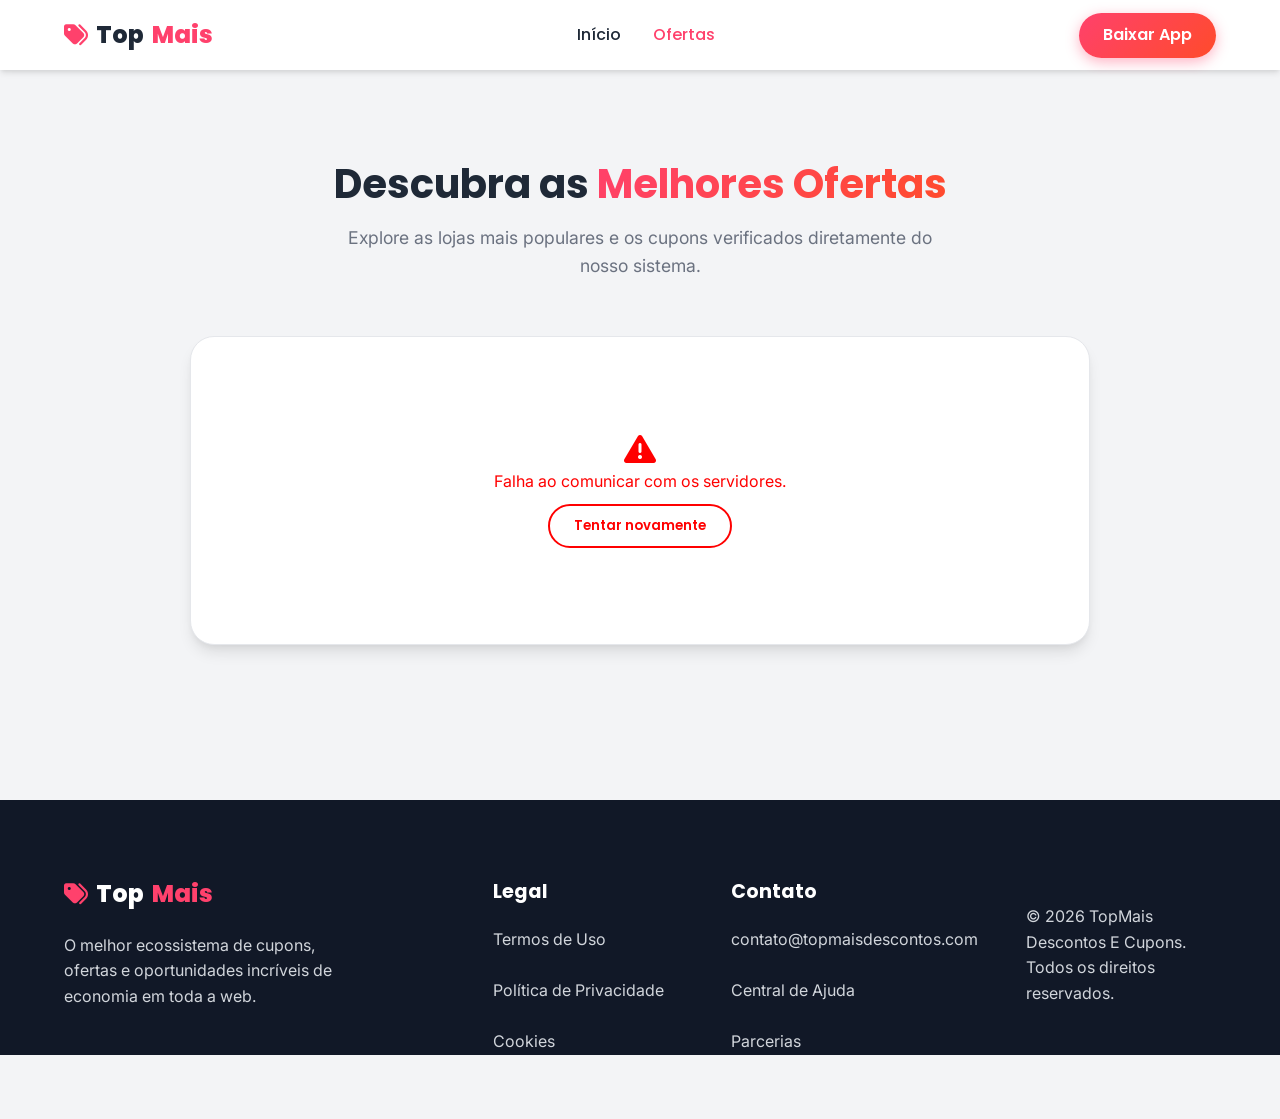
==== ofertas.html @ 38470d87 "Add files via upload" ====
<!DOCTYPE html>
<html lang="pt-BR">

<head>
    <meta charset="UTF-8">
    <meta name="viewport" content="width=device-width, initial-scale=1.0">
    <title>TopMais - Ofertas e Cupons</title>
    <meta name="description" content="Encontre os melhores descontos, cupons e ofertas no aplicativo TopMais.">
    <!-- Google Fonts -->
    <link rel="preconnect" href="https://fonts.googleapis.com">
    <link rel="preconnect" href="https://fonts.gstatic.com" crossorigin>
    <link
        href="https://fonts.googleapis.com/css2?family=Inter:wght@300;400;500;600;700&family=Poppins:wght@500;600;700;800&display=swap"
        rel="stylesheet">
    <!-- Font Awesome -->
    <link rel="stylesheet" href="https://cdnjs.cloudflare.com/ajax/libs/font-awesome/6.4.0/css/all.min.css">
    <!-- Custom CSS -->
    <link rel="stylesheet" href="css/style.css">
</head>

<body style="padding-top: 80px; background-color: var(--bg-secondary);">
    <!-- Navbar -->
    <nav class="navbar scrolled" id="navbar">
        <div class="container nav-content">
            <a href="index.html" class="logo">
                <i class="fa-solid fa-tags"></i> Top<span>Mais</span>
            </a>
            <ul class="nav-links">
                <li><a href="index.html">Início</a></li>
                <li><a href="ofertas.html" style="color: var(--primary);">Ofertas</a></li>
            </ul>
            <a href="index.html#download" class="btn btn-primary d-none-mobile">Baixar App</a>

            <button class="mobile-menu-btn" id="mobile-menu-btn" style="color: var(--text-dark);">
                <i class="fa-solid fa-bars"></i>
            </button>
        </div>
    </nav>

    <!-- Mobile Menu -->
    <div class="mobile-menu" id="mobile-menu">
        <div class="mobile-menu-header">
            <a href="index.html" class="logo"><i class="fa-solid fa-tags"></i> Top<span>Mais</span></a>
            <button class="close-menu" id="close-menu"><i class="fa-solid fa-xmark"></i></button>
        </div>
        <ul class="mobile-nav-links">
            <li><a href="index.html">Início</a></li>
            <li><a href="ofertas.html">Ofertas</a></li>
            <li><a href="index.html#download" class="btn btn-primary">Baixar Aplicativo</a></li>
        </ul>
    </div>

    <!-- Offers Section -->
    <section class="offers section bg-light" style="min-height: 80vh;">
        <div class="container">
            <div class="section-title">
                <h2>Descubra as <span>Melhores Ofertas</span></h2>
                <p>Explore as lojas mais populares e os cupons verificados diretamente do nosso sistema.</p>
            </div>

            <div class="app-simulation-container">
                <!-- Loader -->
                <div id="loading-spinner" style="text-align: center; padding: 4rem 0;">
                    <i class="fa-solid fa-spinner fa-spin fa-3x" style="color: var(--primary);"></i>
                    <p style="margin-top: 1rem; color: var(--text-muted);">Carregando as melhores ofertas do Firebase...
                    </p>
                </div>

                <div id="app-content-wrapper" style="display: none;">
                    <!-- Categories -->
                    <div class="categories-wrapper">
                        <div class="categories-scroll" id="categories-container">
                            <!-- Populated by Firebase -->
                        </div>
                    </div>

                    <!-- Brands -->
                    <div class="brands-section">
                        <div class="section-header">
                            <h3>Lojas em Destaque</h3>
                        </div>
                        <div class="brands-scroll" id="brands-container">
                            <!-- Populated by Firebase -->
                        </div>
                    </div>

                    <!-- Coupons -->
                    <div class="coupons-section">
                        <div class="section-header">
                            <h3>Cupons e Descontos</h3>
                        </div>
                        <!-- Filtro ativo msg se houver -->
                        <div id="active-filter-msg"
                            style="margin-bottom: 1rem; font-size: 0.9rem; color: var(--text-muted);"></div>

                        <div class="coupons-grid" id="coupons-container">
                            <!-- Populated by Firebase -->
                        </div>
                    </div>
                </div>
            </div>
        </div>
    </section>

    <!-- Footer -->
    <footer class="footer">
        <div class="container">
            <div class="footer-grid">
                <div class="footer-col brand-col">
                    <a href="index.html" class="logo footer-logo">
                        <i class="fa-solid fa-tags"></i> Top<span>Mais</span>
                    </a>
                    <p>O melhor ecossistema de cupons, ofertas e oportunidades incríveis de economia em toda a web.</p>
                </div>
                <div class="footer-col">
                    <h4>Legal</h4>
                    <ul style="list-style: none; padding: 0;">
                        <li style="margin-bottom: 0.8rem;"><a href="termos.html" style="color: inherit;">Termos de
                                Uso</a></li>
                        <li style="margin-bottom: 0.8rem;"><a href="privacidade.html" style="color: inherit;">Política
                                de Privacidade</a></li>
                        <li><a href="privacidade.html" style="color: inherit;">Cookies</a></li>
                    </ul>
                </div>
                <div class="footer-col">
                    <h4>Contato</h4>
                    <ul style="list-style: none; padding: 0;">
                        <li style="margin-bottom: 0.8rem;"><a href="mailto:contato@topmaisdescontos.com"
                                style="color: inherit;">contato@topmaisdescontos.com</a></li>
                        <li style="margin-bottom: 0.8rem;"><a href="#" style="color: inherit;">Central de Ajuda</a></li>
                        <li><a href="#" style="color: inherit;">Parcerias</a></li>
                    </ul>
                </div>
                <div class="footer-col">
                    <p style="margin-top: 1.5rem;">&copy; 2026 TopMais Descontos E Cupons. Todos os direitos reservados.
                    </p>
                </div>
            </div>
        </div>
    </footer>

    <!-- Removed Firebase SDK as we are using local JSON caching -->

    <!-- Custom JS -->
    <script src="js/ofertas.js"></script>
</body>

</html>
---- css/style.css ----
/* ----------------------------------------------------
   Variables and Reset
---------------------------------------------------- */
:root {
  /* Brand Colors */
  --primary: #FF416C;
  --primary-dark: #cc2b4f;
  --secondary: #FF4B2B;
  --accent: #FCA311;
  --success: #28A745;
  --gradient: linear-gradient(135deg, var(--primary) 0%, var(--secondary) 100%);

  /* Text and Backgrounds */
  --text-dark: #1F2937;
  --text-muted: #6B7280;
  --text-light: #F9FAFB;
  --bg-primary: #FFFFFF;
  --bg-secondary: #F3F4F6;
  --bg-tertiary: #E5E7EB;

  /* Fonts */
  --font-body: 'Inter', sans-serif;
  --font-heading: 'Poppins', sans-serif;

  /* Effects */
  --shadow-sm: 0 4px 6px -1px rgba(0, 0, 0, 0.1), 0 2px 4px -1px rgba(0, 0, 0, 0.06);
  --shadow-md: 0 10px 15px -3px rgba(0, 0, 0, 0.1), 0 4px 6px -2px rgba(0, 0, 0, 0.05);
  --shadow-lg: 0 20px 25px -5px rgba(0, 0, 0, 0.1), 0 10px 10px -5px rgba(0, 0, 0, 0.04);
  --border-radius-sm: 0.375rem;
  --border-radius-md: 0.5rem;
  --border-radius-lg: 1rem;
  --border-radius-xl: 1.5rem;
  --transition: all 0.3s ease;
}

* {
  margin: 0;
  padding: 0;
  box-sizing: border-box;
}

html {
  scroll-behavior: smooth;
}

body {
  font-family: var(--font-body);
  color: var(--text-dark);
  line-height: 1.6;
  overflow-x: hidden;
  background-color: var(--bg-primary);
}

a {
  text-decoration: none;
  color: inherit;
  transition: var(--transition);
}

ul {
  list-style: none;
}

img {
  max-width: 100%;
  height: auto;
  display: block;
}

/* ----------------------------------------------------
   Typography & Utilities
---------------------------------------------------- */
h1,
h2,
h3,
h4,
.logo {
  font-family: var(--font-heading);
  font-weight: 700;
  line-height: 1.2;
}

.container {
  width: 100%;
  max-width: 1200px;
  margin: 0 auto;
  padding: 0 1.5rem;
}

.section {
  padding: 5rem 0;
}

.section-title {
  text-align: center;
  margin-bottom: 3.5rem;
}

.section-title h2 {
  font-size: 2.5rem;
  margin-bottom: 1rem;
  color: var(--text-dark);
}

.section-title h2 span {
  color: var(--primary);
  background: var(--gradient);
  -webkit-background-clip: text;
  background-clip: text;
  -webkit-text-fill-color: transparent;
}

.section-title p {
  color: var(--text-muted);
  max-width: 600px;
  margin: 0 auto;
  font-size: 1.1rem;
}

.bg-light {
  background-color: var(--bg-secondary);
}

/* ----------------------------------------------------
   Buttons
---------------------------------------------------- */
.btn {
  display: inline-flex;
  align-items: center;
  justify-content: center;
  gap: 0.5rem;
  padding: 0.6rem 1.5rem;
  font-family: var(--font-heading);
  font-weight: 600;
  border-radius: 50px;
  cursor: pointer;
  border: none;
  transition: var(--transition);
  text-align: center;
}

.btn-primary {
  background: var(--gradient);
  color: white;
  box-shadow: 0 4px 14px rgba(255, 65, 108, 0.4);
}

.btn-primary:hover {
  transform: translateY(-2px);
  box-shadow: 0 6px 20px rgba(255, 65, 108, 0.6);
}

.btn-outline {
  border: 2px solid white;
  background: transparent;
  color: white;
}

.btn-outline:hover {
  background: white;
  color: var(--text-dark);
}

.btn-large {
  padding: 1rem 2rem;
  font-size: 1.1rem;
}

/* ----------------------------------------------------
   Navbar
---------------------------------------------------- */
.navbar {
  position: fixed;
  top: 0;
  left: 0;
  width: 100%;
  padding: 1rem 0;
  z-index: 100;
  transition: var(--transition);
  background: transparent;
}

.navbar.scrolled {
  background: rgba(255, 255, 255, 0.95);
  backdrop-filter: blur(10px);
  box-shadow: var(--shadow-sm);
  padding: 0.8rem 0;
}

.nav-content {
  display: flex;
  justify-content: space-between;
  align-items: center;
}

.logo {
  font-size: 1.5rem;
  font-weight: 800;
  display: flex;
  align-items: center;
  gap: 0.5rem;
  color: var(--text-dark);
}

.logo i {
  color: var(--primary);
}

.logo span {
  color: var(--primary);
}

.navbar:not(.scrolled) .logo {
  color: white;
}

.nav-links {
  display: flex;
  gap: 2rem;
}

.nav-links li a {
  font-weight: 500;
  color: white;
  font-family: var(--font-heading);
}

.navbar.scrolled .nav-links li a {
  color: var(--text-dark);
}

.nav-links li a:hover {
  color: var(--primary);
}

.mobile-menu-btn {
  display: none;
  font-size: 1.5rem;
  background: none;
  border: none;
  cursor: pointer;
  color: white;
}

.navbar.scrolled .mobile-menu-btn {
  color: var(--text-dark);
}

.d-none-mobile {
  display: flex;
}

/* Mobile Menu */
.mobile-menu {
  position: fixed;
  top: 0;
  right: -100%;
  width: 300px;
  height: 100vh;
  background-color: white;
  box-shadow: -5px 0 15px rgba(0, 0, 0, 0.1);
  padding: 2rem;
  z-index: 1000;
  transition: var(--transition);
  display: flex;
  flex-direction: column;
}

.mobile-menu.active {
  right: 0;
}

.mobile-menu-header {
  display: flex;
  justify-content: space-between;
  align-items: center;
  margin-bottom: 3rem;
}

.mobile-menu .logo {
  color: var(--text-dark);
}

.close-menu {
  font-size: 1.5rem;
  background: none;
  border: none;
  cursor: pointer;
  color: var(--text-dark);
}

.mobile-nav-links {
  display: flex;
  flex-direction: column;
  gap: 1.5rem;
}

.mobile-nav-links li a {
  font-family: var(--font-heading);
  font-size: 1.2rem;
  font-weight: 500;
  color: var(--text-dark);
}

.mobile-nav-links li .btn {
  margin-top: 1rem;
  width: 100%;
}

/* ----------------------------------------------------
   Hero
---------------------------------------------------- */
.hero {
  position: relative;
  min-height: 100vh;
  padding: 8rem 0 5rem;
  background: linear-gradient(135deg, #17172B 0%, #2A2A4A 100%);
  color: white;
  overflow: hidden;
  display: flex;
  align-items: center;
}

.hero-bg-shapes {
  position: absolute;
  top: 0;
  left: 0;
  width: 100%;
  height: 100%;
  overflow: hidden;
  z-index: 1;
}

.shape {
  position: absolute;
  border-radius: 50%;
  filter: blur(80px);
}

.shape-1 {
  width: 400px;
  height: 400px;
  background: rgba(255, 65, 108, 0.4);
  top: -100px;
  right: -50px;
}

.shape-2 {
  width: 300px;
  height: 300px;
  background: rgba(252, 163, 17, 0.3);
  bottom: 0;
  left: -100px;
}

.shape-3 {
  width: 250px;
  height: 250px;
  background: rgba(40, 167, 69, 0.3);
  top: 30%;
  left: 20%;
}

.hero-content {
  position: relative;
  z-index: 2;
  display: grid;
  grid-template-columns: 1.2fr 1fr;
  gap: 4rem;
  align-items: center;
}

.badge {
  display: inline-block;
  background: rgba(255, 255, 255, 0.1);
  padding: 0.5rem 1rem;
  border-radius: 50px;
  font-size: 0.9rem;
  font-weight: 500;
  margin-bottom: 1.5rem;
  border: 1px solid rgba(255, 255, 255, 0.2);
}

.hero-text h1 {
  font-size: 3.5rem;
  margin-bottom: 1.5rem;
}

.hero-text h1 span {
  background: var(--gradient);
  -webkit-background-clip: text;
  background-clip: text;
  -webkit-text-fill-color: transparent;
  display: inline-block;
}

.hero-text p {
  font-size: 1.15rem;
  color: rgba(255, 255, 255, 0.8);
  margin-bottom: 2rem;
  max-width: 500px;
}

.hero-buttons {
  display: flex;
  gap: 1rem;
  margin-bottom: 3rem;
}

.trusted-by p {
  font-size: 0.9rem;
  color: rgba(255, 255, 255, 0.6);
  margin-bottom: 0.8rem;
}

.brands-row {
  display: flex;
  flex-wrap: wrap;
  gap: 1.5rem;
  align-items: center;
}

.brands-row span {
  font-weight: 600;
  opacity: 0.8;
  font-family: var(--font-heading);
}

.brands-row .and-more {
  background: rgba(255, 255, 255, 0.2);
  padding: 0.3rem 0.8rem;
  border-radius: 20px;
  font-size: 0.8rem;
  opacity: 1;
}

/* Phone Mockup css */
.hero-image {
  position: relative;
  height: 600px;
  display: flex;
  justify-content: center;
  align-items: center;
}

.phone-mockup {
  position: relative;
  width: 280px;
  height: 580px;
  background: #fff;
  border-radius: 40px;
  box-shadow: 0 25px 50px -12px rgba(0, 0, 0, 0.5);
  border: 8px solid #333;
  overflow: hidden;
  z-index: 2;
  transform: rotate(-5deg) translateY(20px);
  animation: float 6s ease-in-out infinite;
}

@keyframes float {
  0% {
    transform: rotate(-5deg) translateY(20px);
  }

  50% {
    transform: rotate(-5deg) translateY(0px);
  }

  100% {
    transform: rotate(-5deg) translateY(20px);
  }
}

.phone-notch {
  position: absolute;
  top: 0;
  left: 50%;
  transform: translateX(-50%);
  width: 120px;
  height: 25px;
  background: #333;
  border-bottom-left-radius: 15px;
  border-bottom-right-radius: 15px;
  z-index: 10;
}

.phone-screen {
  padding: 2.5rem 1rem 1rem;
  height: 100%;
  background: #f8fafc;
  display: flex;
  flex-direction: column;
  gap: 1rem;
}

.app-header {
  display: flex;
  justify-content: space-between;
  align-items: center;
  color: #1e293b;
  font-weight: 600;
}

.app-avatar {
  width: 35px;
  height: 35px;
  border-radius: 50%;
  background: #e2e8f0;
  display: flex;
  align-items: center;
  justify-content: center;
  color: #64748b;
}

.app-search {
  background: white;
  padding: 0.8rem;
  border-radius: 10px;
  display: flex;
  align-items: center;
  gap: 0.5rem;
  color: #94a3b8;
  font-size: 0.85rem;
  box-shadow: 0 2px 5px rgba(0, 0, 0, 0.05);
}

.app-section-title {
  font-size: 0.9rem;
  font-weight: 700;
  color: #334155;
  margin-bottom: -0.5rem;
}

.app-brands {
  display: flex;
  justify-content: space-between;
}

.app-brand-circle {
  width: 50px;
  height: 50px;
  border-radius: 50%;
  background: white;
  box-shadow: 0 2px 5px rgba(0, 0, 0, 0.05);
}

.app-coupon-card {
  background: white;
  border-radius: 15px;
  padding: 1rem;
  display: flex;
  flex-direction: column;
  gap: 0.8rem;
  box-shadow: 0 4px 6px rgba(0, 0, 0, 0.05);
}

.app-coupon-shop {
  height: 30px;
  width: 80px;
  background: #e0f2fe;
  border-radius: 5px;
}

.app-coupon-title {
  font-weight: 700;
  color: #0f172a;
  font-size: 1.1rem;
}

.app-coupon-btn {
  background: var(--gradient);
  color: white;
  text-align: center;
  padding: 0.6rem;
  border-radius: 8px;
  font-size: 0.8rem;
  font-weight: 700;
}

/* Floating Badges */
.floating-badge {
  position: absolute;
  background: white;
  border-radius: 15px;
  padding: 0.8rem 1rem;
  display: flex;
  align-items: center;
  gap: 1rem;
  box-shadow: 0 10px 25px rgba(0, 0, 0, 0.15);
  z-index: 3;
}

.badge-icon {
  width: 40px;
  height: 40px;
  border-radius: 50%;
  display: flex;
  align-items: center;
  justify-content: center;
  font-size: 1.2rem;
}

.badge-text strong {
  display: block;
  color: var(--text-dark);
  font-size: 1rem;
  line-height: 1.2;
}

.badge-text span {
  font-size: 0.75rem;
  color: var(--text-muted);
}

.badge-1 {
  top: 15%;
  right: -20px;
  animation: float 5s ease-in-out infinite reverse;
}

.badge-1 .badge-icon {
  background: #e6f4ea;
  color: var(--success);
}

.badge-2 {
  bottom: 20%;
  left: -40px;
  animation: float 7s ease-in-out infinite;
}

.badge-2 .badge-icon {
  background: #fce4e4;
  color: var(--primary);
}

/* ----------------------------------------------------
   Features
---------------------------------------------------- */
.features-grid {
  display: grid;
  grid-template-columns: repeat(auto-fit, minmax(250px, 1fr));
  gap: 2rem;
}

.feature-card {
  background: white;
  padding: 2.5rem 1.5rem;
  border-radius: var(--border-radius-lg);
  box-shadow: var(--shadow-sm);
  transition: var(--transition);
  border: 1px solid var(--bg-tertiary);
}

.feature-card:hover {
  transform: translateY(-10px);
  box-shadow: var(--shadow-lg);
  border-color: rgba(255, 65, 108, 0.2);
}

.feature-icon {
  width: 60px;
  height: 60px;
  background: linear-gradient(135deg, rgba(255, 65, 108, 0.1) 0%, rgba(255, 75, 43, 0.1) 100%);
  color: var(--primary);
  border-radius: 15px;
  display: flex;
  align-items: center;
  justify-content: center;
  font-size: 1.8rem;
  margin-bottom: 1.5rem;
}

.feature-card h3 {
  font-size: 1.3rem;
  margin-bottom: 1rem;
  color: var(--text-dark);
}

.feature-card p {
  color: var(--text-muted);
}

/* ----------------------------------------------------
   How It Works
---------------------------------------------------- */
.how-it-works-content {
  display: grid;
  grid-template-columns: 1fr 1fr;
  gap: 4rem;
  align-items: center;
}

.how-it-works-text h2 {
  font-size: 2.5rem;
  margin-bottom: 2.5rem;
}

.steps {
  display: flex;
  flex-direction: column;
  gap: 2rem;
}

.step {
  display: flex;
  gap: 1.5rem;
}

.step-number {
  width: 50px;
  height: 50px;
  background: var(--gradient);
  color: white;
  border-radius: 50%;
  display: flex;
  align-items: center;
  justify-content: center;
  font-size: 1.5rem;
  font-weight: 700;
  flex-shrink: 0;
  box-shadow: var(--shadow-sm);
}

.step-info h3 {
  font-size: 1.3rem;
  margin-bottom: 0.5rem;
  color: var(--text-dark);
}

.step-info p {
  color: var(--text-muted);
}

.how-it-works-image {
  position: relative;
  display: flex;
  justify-content: center;
}

.circle-bg {
  position: absolute;
  width: 100%;
  aspect-ratio: 1/1;
  background: var(--gradient);
  opacity: 0.1;
  border-radius: 50%;
  top: 50%;
  left: 50%;
  transform: translate(-50%, -50%);
  z-index: 1;
}

/* ----------------------------------------------------
   Download Section
---------------------------------------------------- */
.download {
  background: linear-gradient(135deg, #FF416C 0%, #FF4B2B 100%);
  color: white;
}

.download-content {
  text-align: center;
  max-width: 800px;
  margin: 0 auto;
}

.download-content h2 {
  font-size: 3rem;
  margin-bottom: 1rem;
}

.download-content p {
  font-size: 1.2rem;
  margin-bottom: 2.5rem;
  opacity: 0.9;
}

.download-buttons {
  display: flex;
  justify-content: center;
  gap: 1.5rem;
  flex-wrap: wrap;
}

.store-btn {
  display: flex;
  align-items: center;
  background: #111;
  color: white;
  padding: 0.8rem 1.5rem;
  border-radius: 12px;
  gap: 1rem;
  transition: var(--transition);
}

.store-btn:hover {
  transform: translateY(-3px);
  box-shadow: 0 10px 20px rgba(0, 0, 0, 0.2);
}

.store-btn i {
  font-size: 2.2rem;
}

.store-info {
  display: flex;
  flex-direction: column;
  align-items: flex-start;
}

.store-info span {
  font-size: 0.7rem;
  text-transform: uppercase;
}

.store-info strong {
  font-size: 1.2rem;
  line-height: 1.1;
  font-family: var(--font-heading);
}

/* ----------------------------------------------------
   Footer
---------------------------------------------------- */
.footer {
  background-color: #111827;
  color: #D1D5DB;
  padding: 5rem 0 0;
}

.footer-grid {
  display: grid;
  grid-template-columns: 2fr 1fr 1fr 1fr;
  gap: 3rem;
  margin-bottom: 4rem;
}

.brand-col p {
  margin: 1.5rem 0;
  max-width: 300px;
}

.footer-logo {
  color: white !important;
}

.social-links {
  display: flex;
  gap: 1rem;
}

.social-links a {
  width: 40px;
  height: 40px;
  background: rgba(255, 255, 255, 0.1);
  display: flex;
  align-items: center;
  justify-content: center;
  border-radius: 50%;
  color: white;
  transition: var(--transition);
}

.social-links a:hover {
  background: var(--primary);
  transform: translateY(-3px);
}

.footer-col h4 {
  color: white;
  font-size: 1.2rem;
  margin-bottom: 1.5rem;
}

.footer-col ul {
  display: flex;
  flex-direction: column;
  gap: 0.8rem;
}

.footer-col ul li a:hover {
  color: var(--primary);
}

.footer-bottom {
  border-top: 1px solid rgba(255, 255, 255, 0.1);
  padding: 1.5rem 0;
  text-align: center;
  font-size: 0.9rem;
}

/* ----------------------------------------------------
   Offers Section (App Simulation)
---------------------------------------------------- */
.app-simulation-container {
  max-width: 900px;
  margin: 0 auto;
  background: white;
  border-radius: var(--border-radius-xl);
  padding: 2rem;
  box-shadow: var(--shadow-md);
  border: 1px solid var(--bg-tertiary);
}

.categories-wrapper {
  margin-bottom: 2rem;
}

.categories-scroll {
  display: flex;
  gap: 1rem;
  overflow-x: auto;
  padding-bottom: 0.5rem;
  scrollbar-width: none;
  /* Firefox */
}

.categories-scroll::-webkit-scrollbar {
  display: none;
  /* Chrome/Safari */
}

.category-pill {
  padding: 0.6rem 1.2rem;
  background: var(--bg-secondary);
  border-radius: 50px;
  font-size: 0.9rem;
  font-weight: 500;
  white-space: nowrap;
  cursor: pointer;
  transition: var(--transition);
  color: var(--text-muted);
  border: 1px solid transparent;
}

.category-pill:hover {
  background: var(--bg-tertiary);
}

.category-pill.active {
  background: var(--gradient);
  color: white;
  box-shadow: 0 4px 10px rgba(255, 65, 108, 0.3);
}

.section-header {
  margin-bottom: 1.5rem;
  display: flex;
  justify-content: space-between;
  align-items: center;
}

.section-header h3 {
  font-size: 1.2rem;
  color: var(--text-dark);
}

.brands-section {
  margin-bottom: 3rem;
}

.brands-scroll {
  display: flex;
  gap: 1.5rem;
  overflow-x: auto;
  padding: 0.5rem 0.5rem 1rem 0.5rem;
  margin: -0.5rem;
  scrollbar-width: thin;
  scrollbar-color: var(--bg-tertiary) transparent;
}

.brands-scroll::-webkit-scrollbar {
  height: 6px;
}

.brands-scroll::-webkit-scrollbar-track {
  background: transparent;
}

.brands-scroll::-webkit-scrollbar-thumb {
  background-color: var(--bg-tertiary);
  border-radius: 20px;
}

.brand-card {
  width: 80px;
  flex-shrink: 0;
  display: flex;
  flex-direction: column;
  align-items: center;
  gap: 0.5rem;
  cursor: pointer;
  transition: var(--transition);
}

.brand-card:hover {
  transform: translateY(-5px);
}

.brand-logo-container {
  width: 70px;
  height: 70px;
  border-radius: 50%;
  background: white;
  box-shadow: var(--shadow-sm);
  display: flex;
  align-items: center;
  justify-content: center;
  overflow: hidden;
  border: 1px solid var(--bg-tertiary);
}

.brand-card span {
  font-size: 0.8rem;
  font-weight: 500;
  color: var(--text-dark);
  text-align: center;
  width: 100%;
  white-space: nowrap;
  overflow: hidden;
  text-overflow: ellipsis;
}

.coupons-grid {
  display: grid;
  grid-template-columns: repeat(auto-fill, minmax(280px, 1fr));
  gap: 1.5rem;
}

.coupon-item {
  background: white;
  border-radius: var(--border-radius-lg);
  padding: 1.5rem;
  box-shadow: var(--shadow-sm);
  border: 1px solid var(--bg-tertiary);
  transition: var(--transition);
  display: flex;
  flex-direction: column;
  gap: 1rem;
}

.coupon-item:hover {
  transform: translateY(-5px);
  box-shadow: var(--shadow-md);
  border-color: rgba(255, 65, 108, 0.2);
}

.coupon-header {
  display: flex;
  justify-content: space-between;
  align-items: flex-start;
}

.coupon-brand-logo {
  width: 50px;
  height: 50px;
  border-radius: 10px;
  background: var(--bg-secondary);
  display: flex;
  align-items: center;
  justify-content: center;
  border: 1px solid var(--bg-tertiary);
}

.coupon-badge {
  background: #e6f4ea;
  color: var(--success);
  padding: 0.3rem 0.6rem;
  border-radius: 5px;
  font-size: 0.75rem;
  font-weight: 600;
}

.coupon-title {
  font-size: 1.1rem;
  font-weight: 600;
  color: var(--text-dark);
  line-height: 1.4;
}

.coupon-desc {
  font-size: 0.85rem;
  color: var(--text-muted);
}

.coupon-footer {
  margin-top: auto;
  padding-top: 1rem;
  border-top: 1px dashed var(--bg-tertiary);
  display: flex;
  align-items: center;
  justify-content: space-between;
}

.coupon-type {
  font-size: 0.8rem;
  font-weight: 600;
  display: flex;
  align-items: center;
  gap: 0.4rem;
}

.type-code {
  color: var(--primary);
}

.type-offer {
  color: var(--accent);
}

.coupon-action-btn {
  background: var(--bg-secondary);
  color: var(--text-dark);
  border: none;
  padding: 0.5rem 1rem;
  border-radius: 8px;
  font-weight: 600;
  font-size: 0.85rem;
  cursor: pointer;
  transition: var(--transition);
}

.coupon-item:hover .coupon-action-btn {
  background: var(--gradient);
  color: white;
}

/* ----------------------------------------------------
   Media Queries
---------------------------------------------------- */
@media (max-width: 992px) {
  .hero-content {
    grid-template-columns: 1fr;
    text-align: center;
  }

  .hero-text {
    margin: 0 auto;
  }

  .hero-buttons {
    justify-content: center;
  }

  .brands-row {
    justify-content: center;
  }

  .how-it-works-content {
    grid-template-columns: 1fr;
  }

  .how-it-works-text h2 {
    text-align: center;
  }

  .how-it-works-image {
    margin-top: 3rem;
  }

  .footer-grid {
    grid-template-columns: 1fr 1fr;
  }
}

@media (max-width: 768px) {
  .hero-text h1 {
    font-size: 2.8rem;
  }

  .nav-links,
  .d-none-mobile {
    display: none;
  }

  .mobile-menu-btn {
    display: block;
  }

  .footer-grid {
    grid-template-columns: 1fr;
  }

  .section-title h2 {
    font-size: 2rem;
  }

  .hero-buttons {
    flex-direction: column;
  }

  .hero-image {
    display: none;
    /* Hide phone mockup on mobile to save space */
  }
}
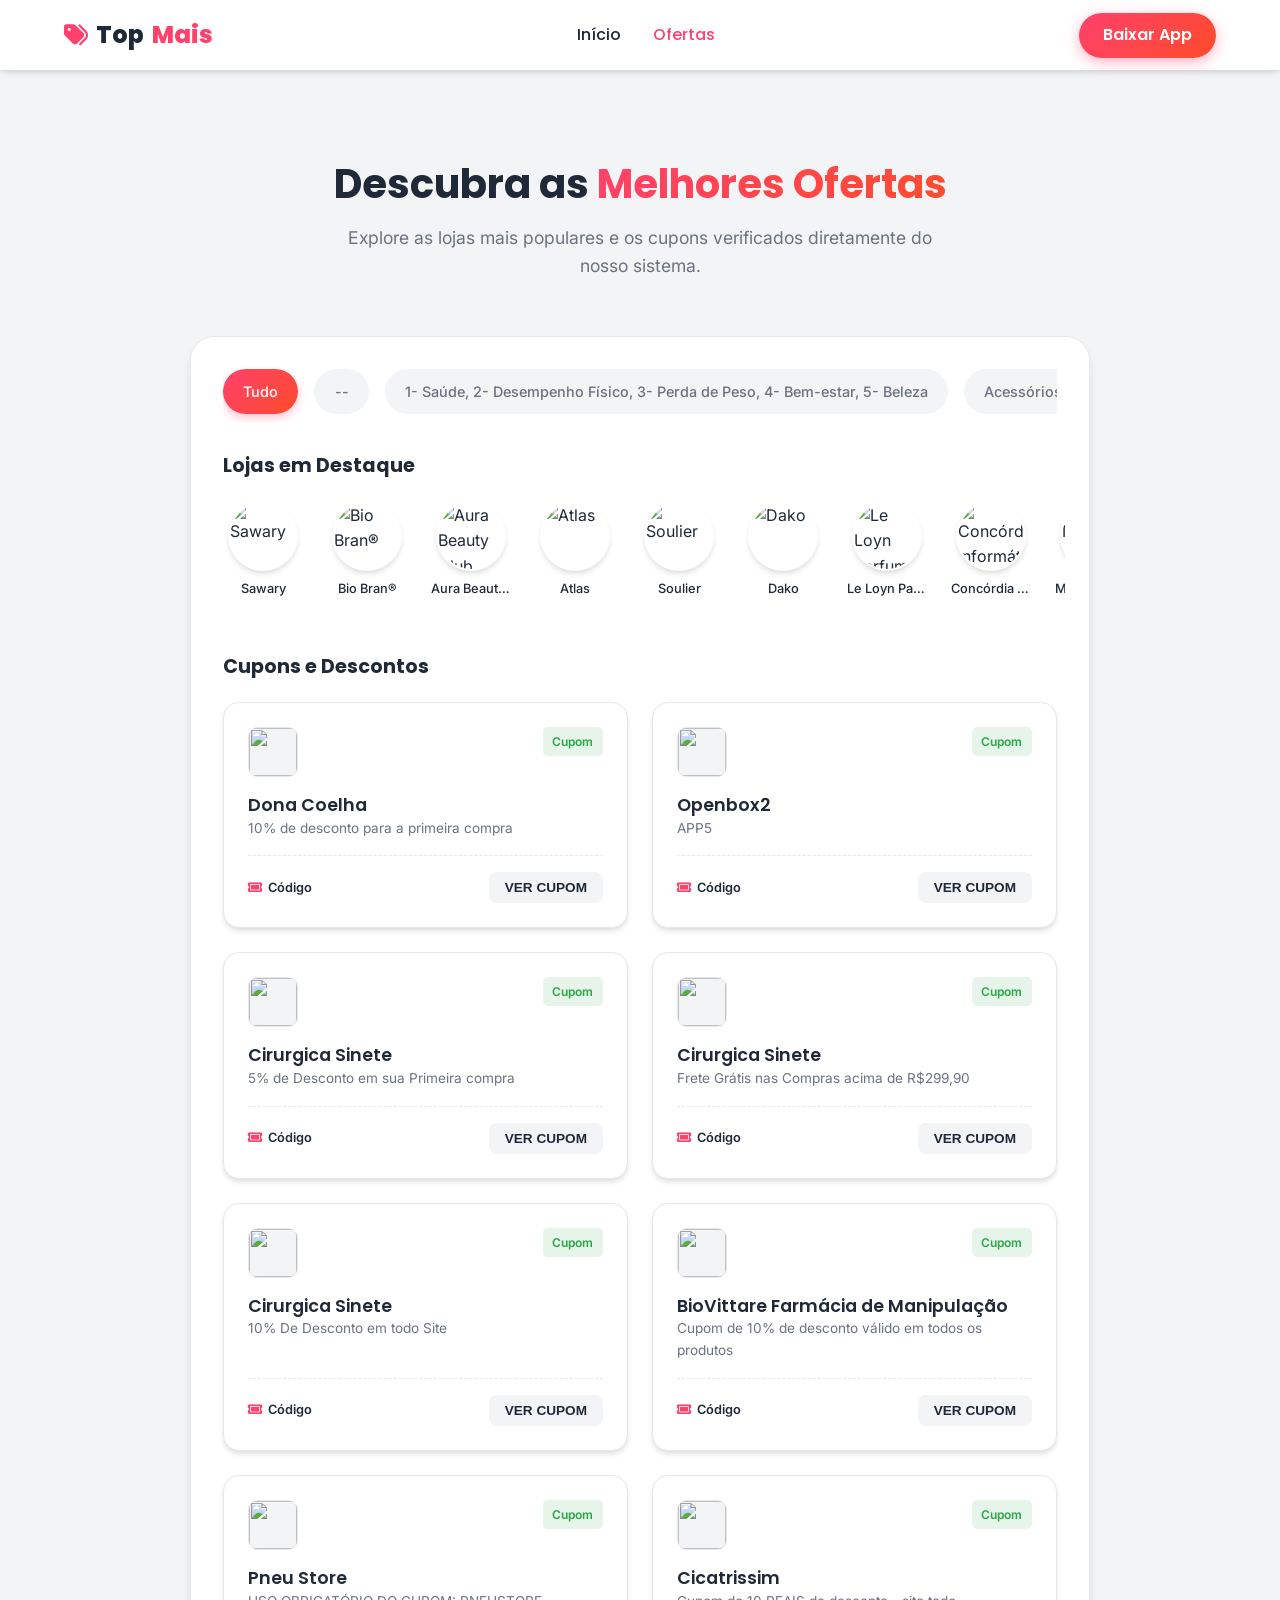
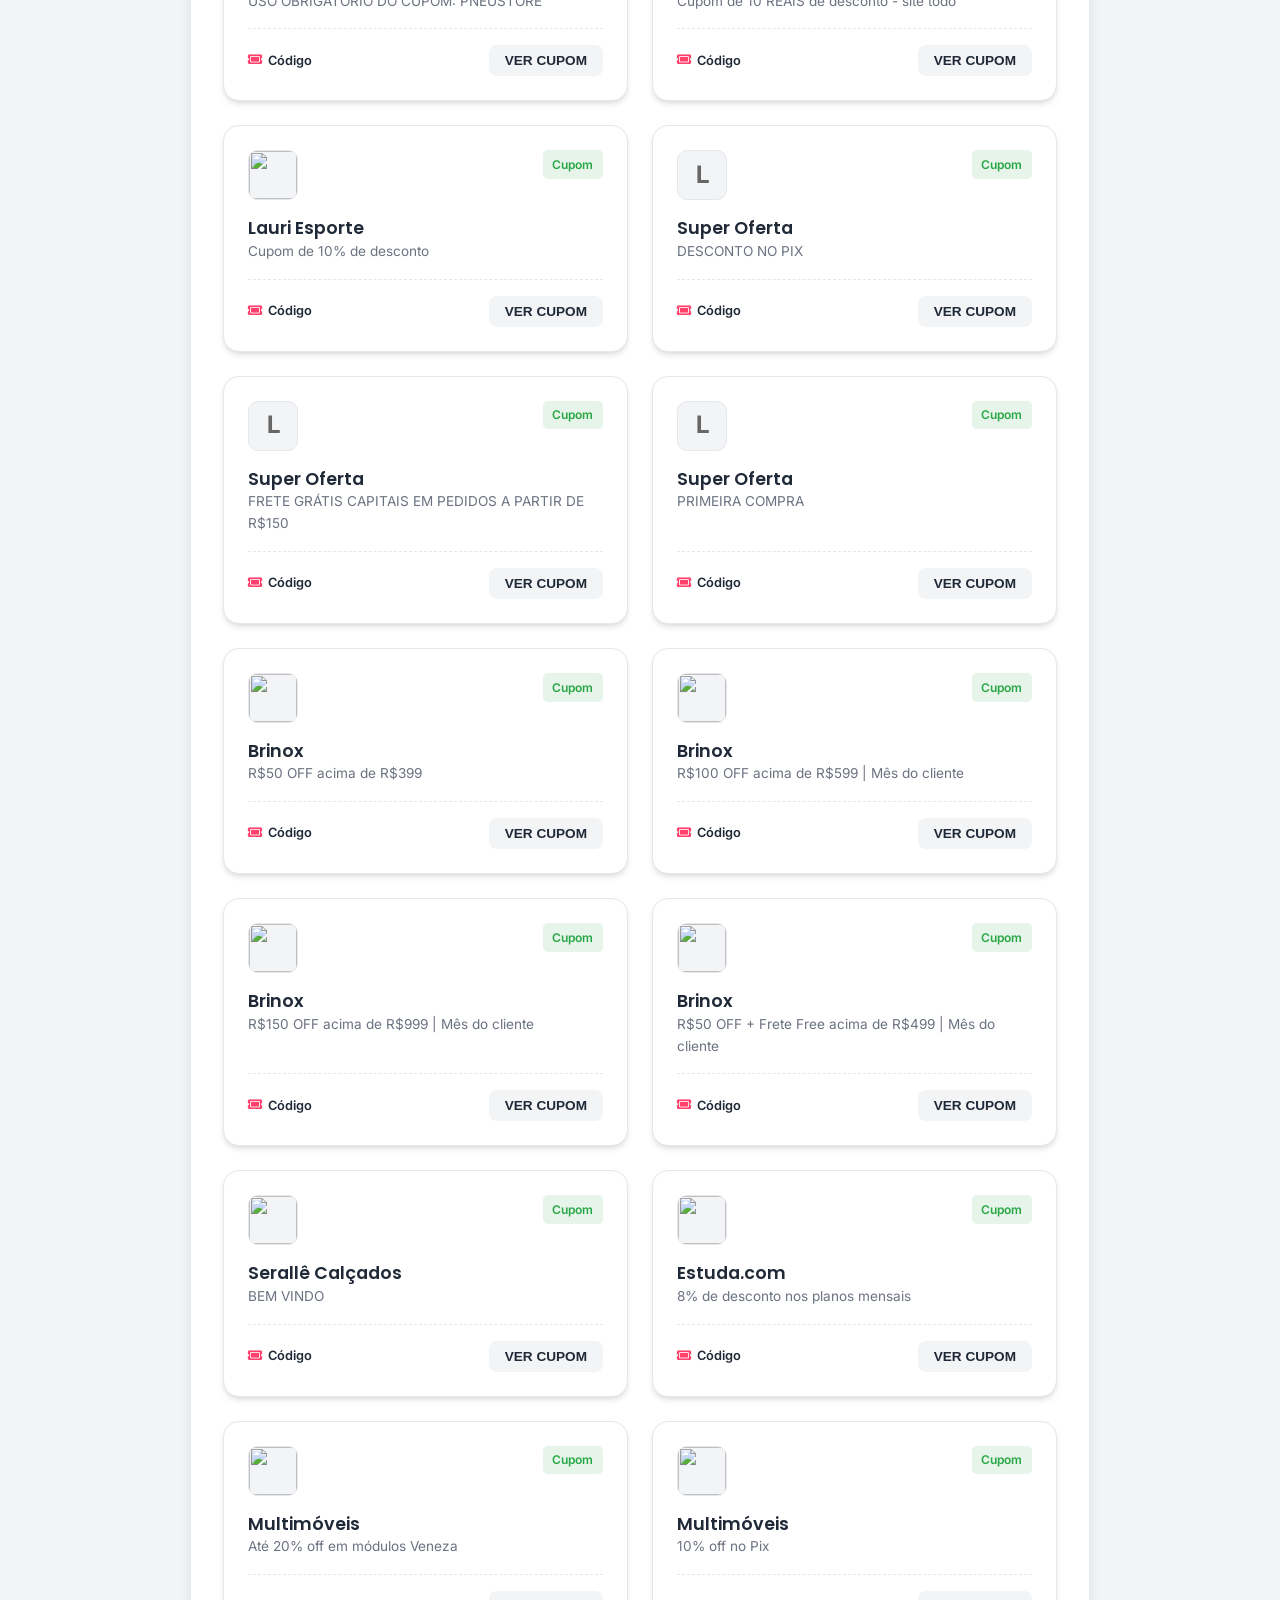
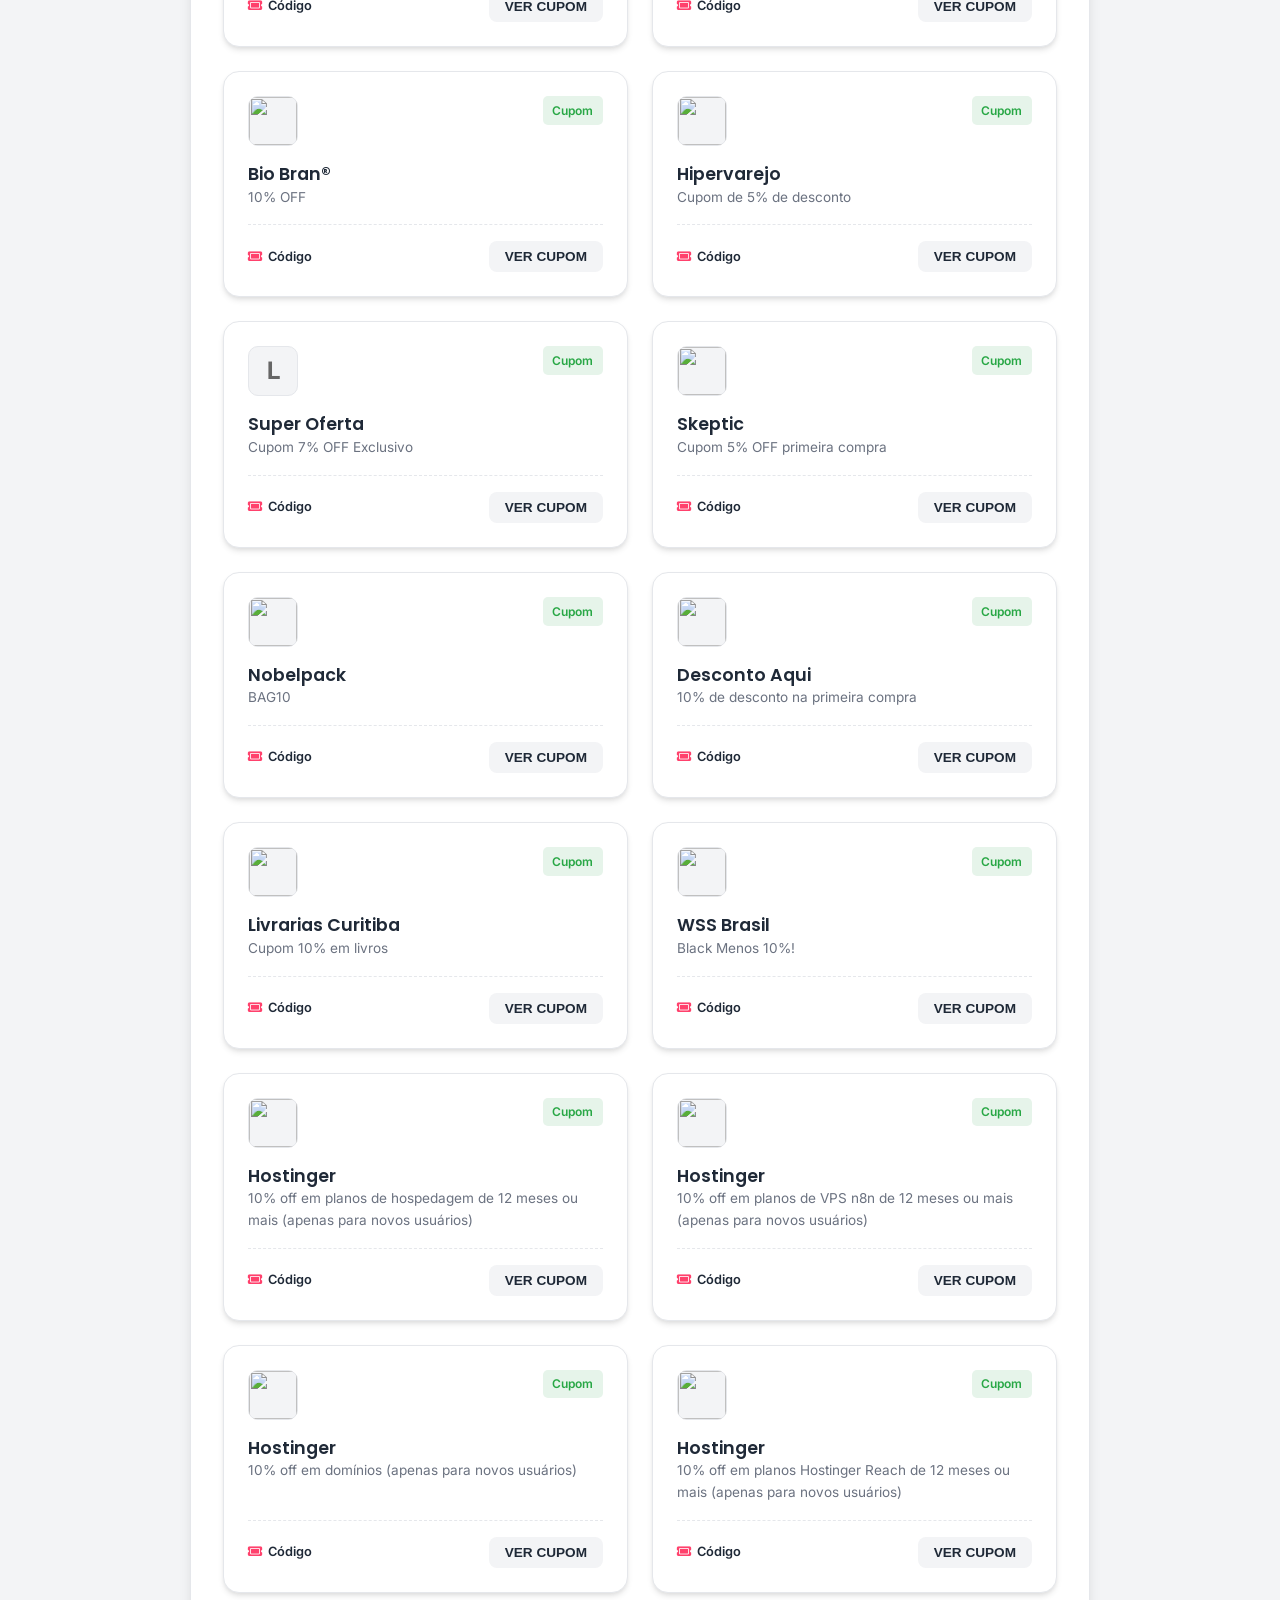
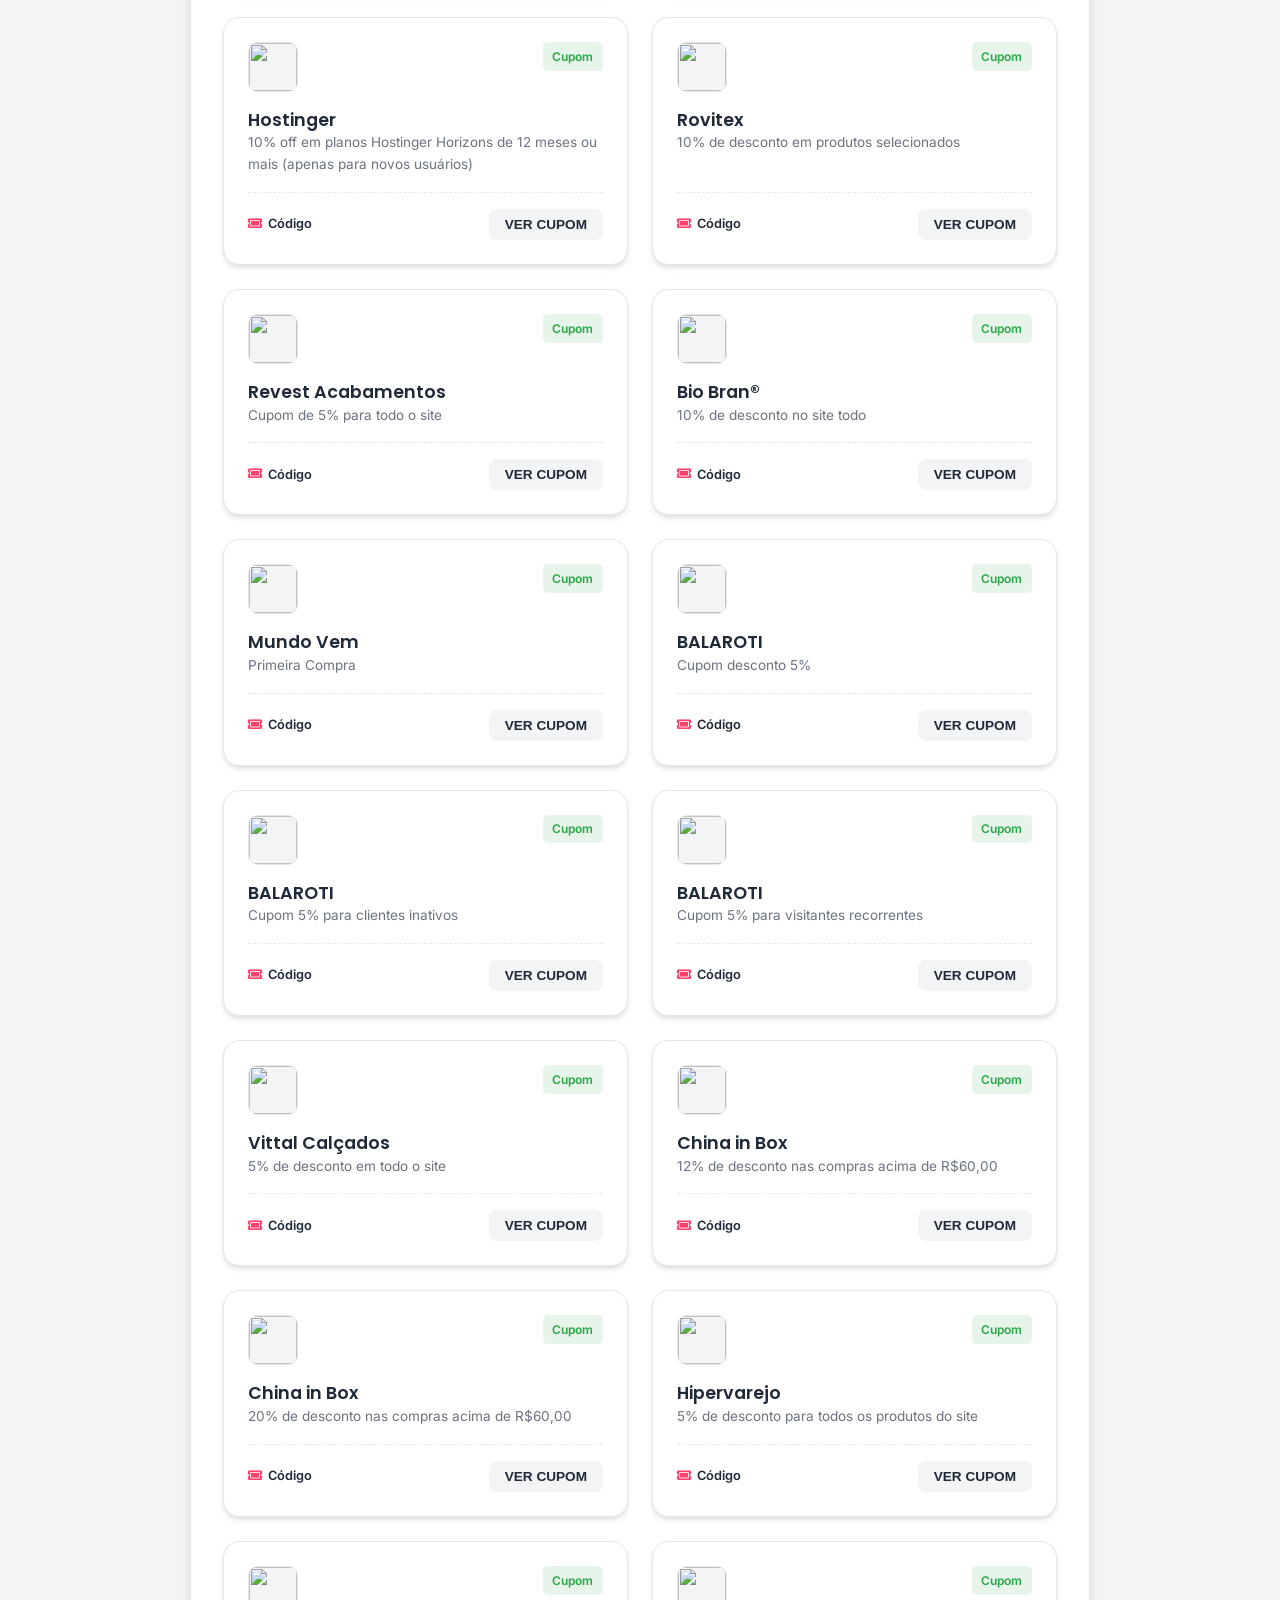
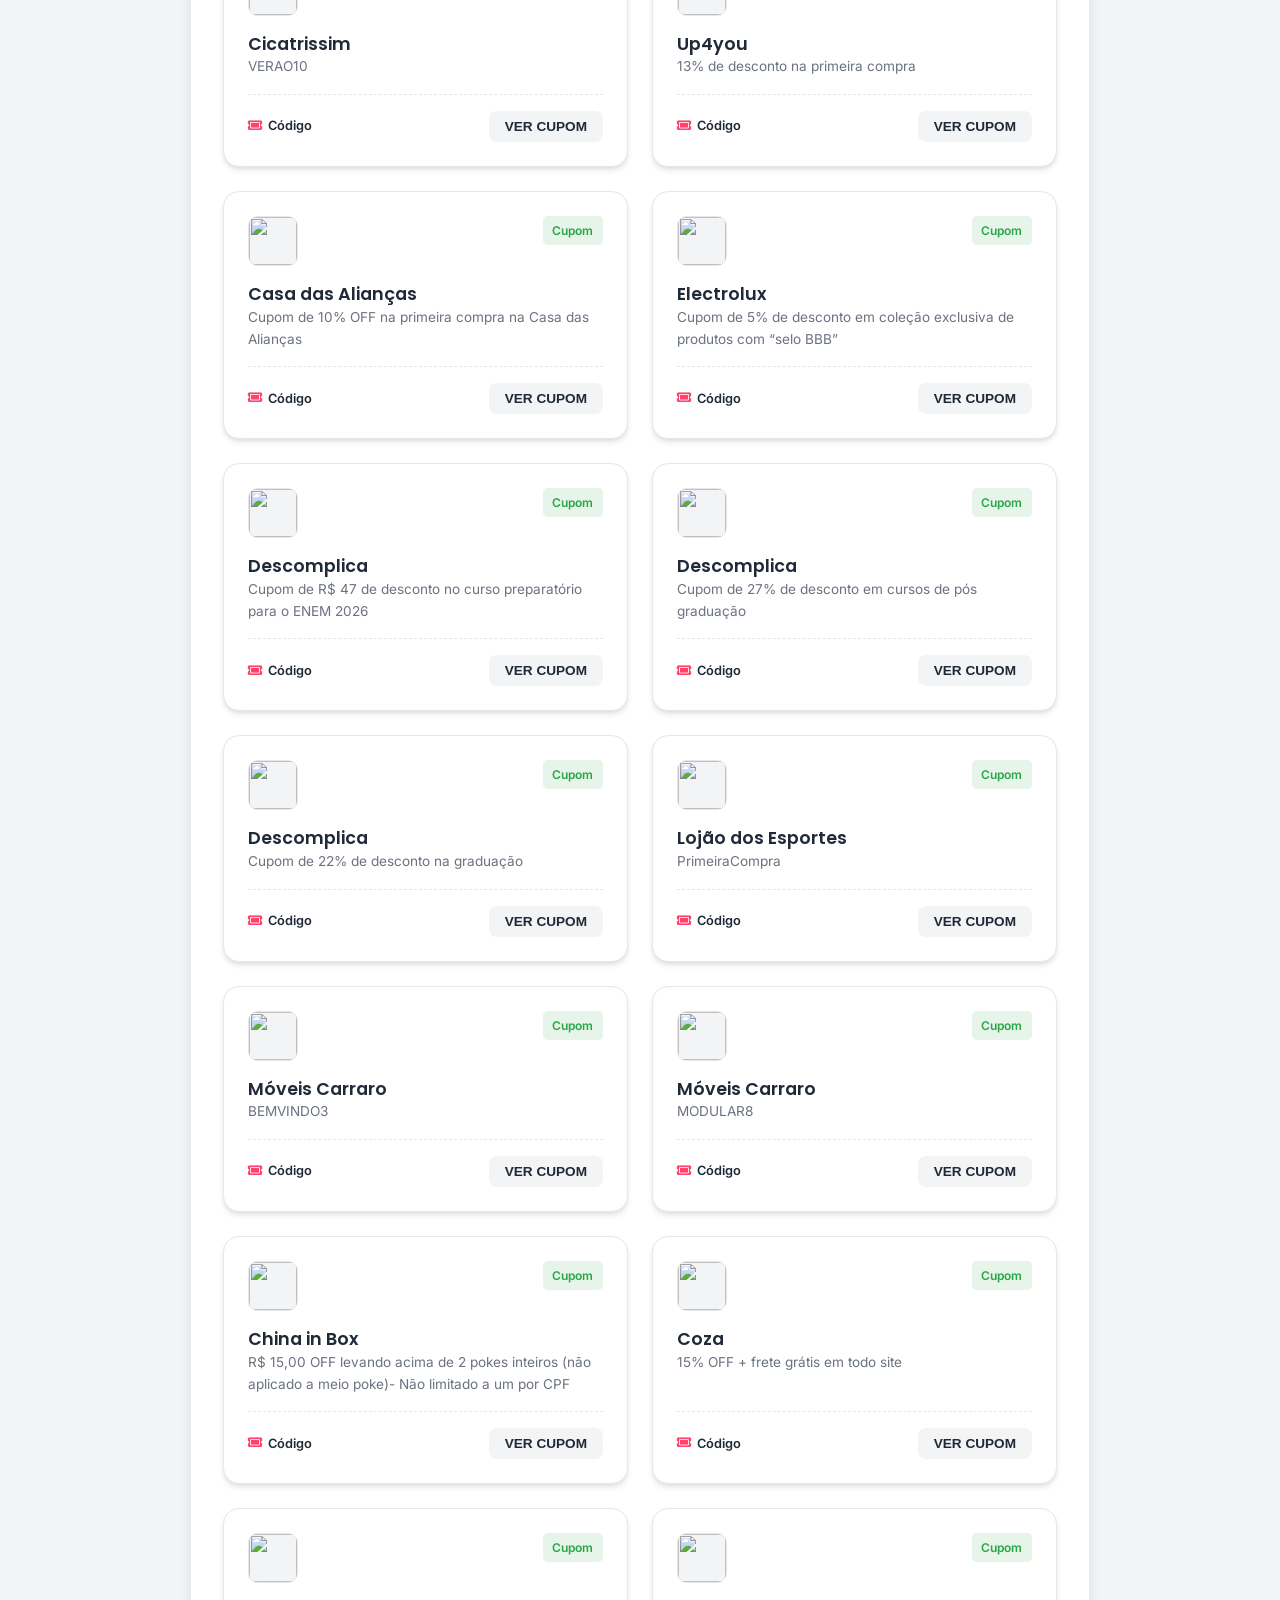
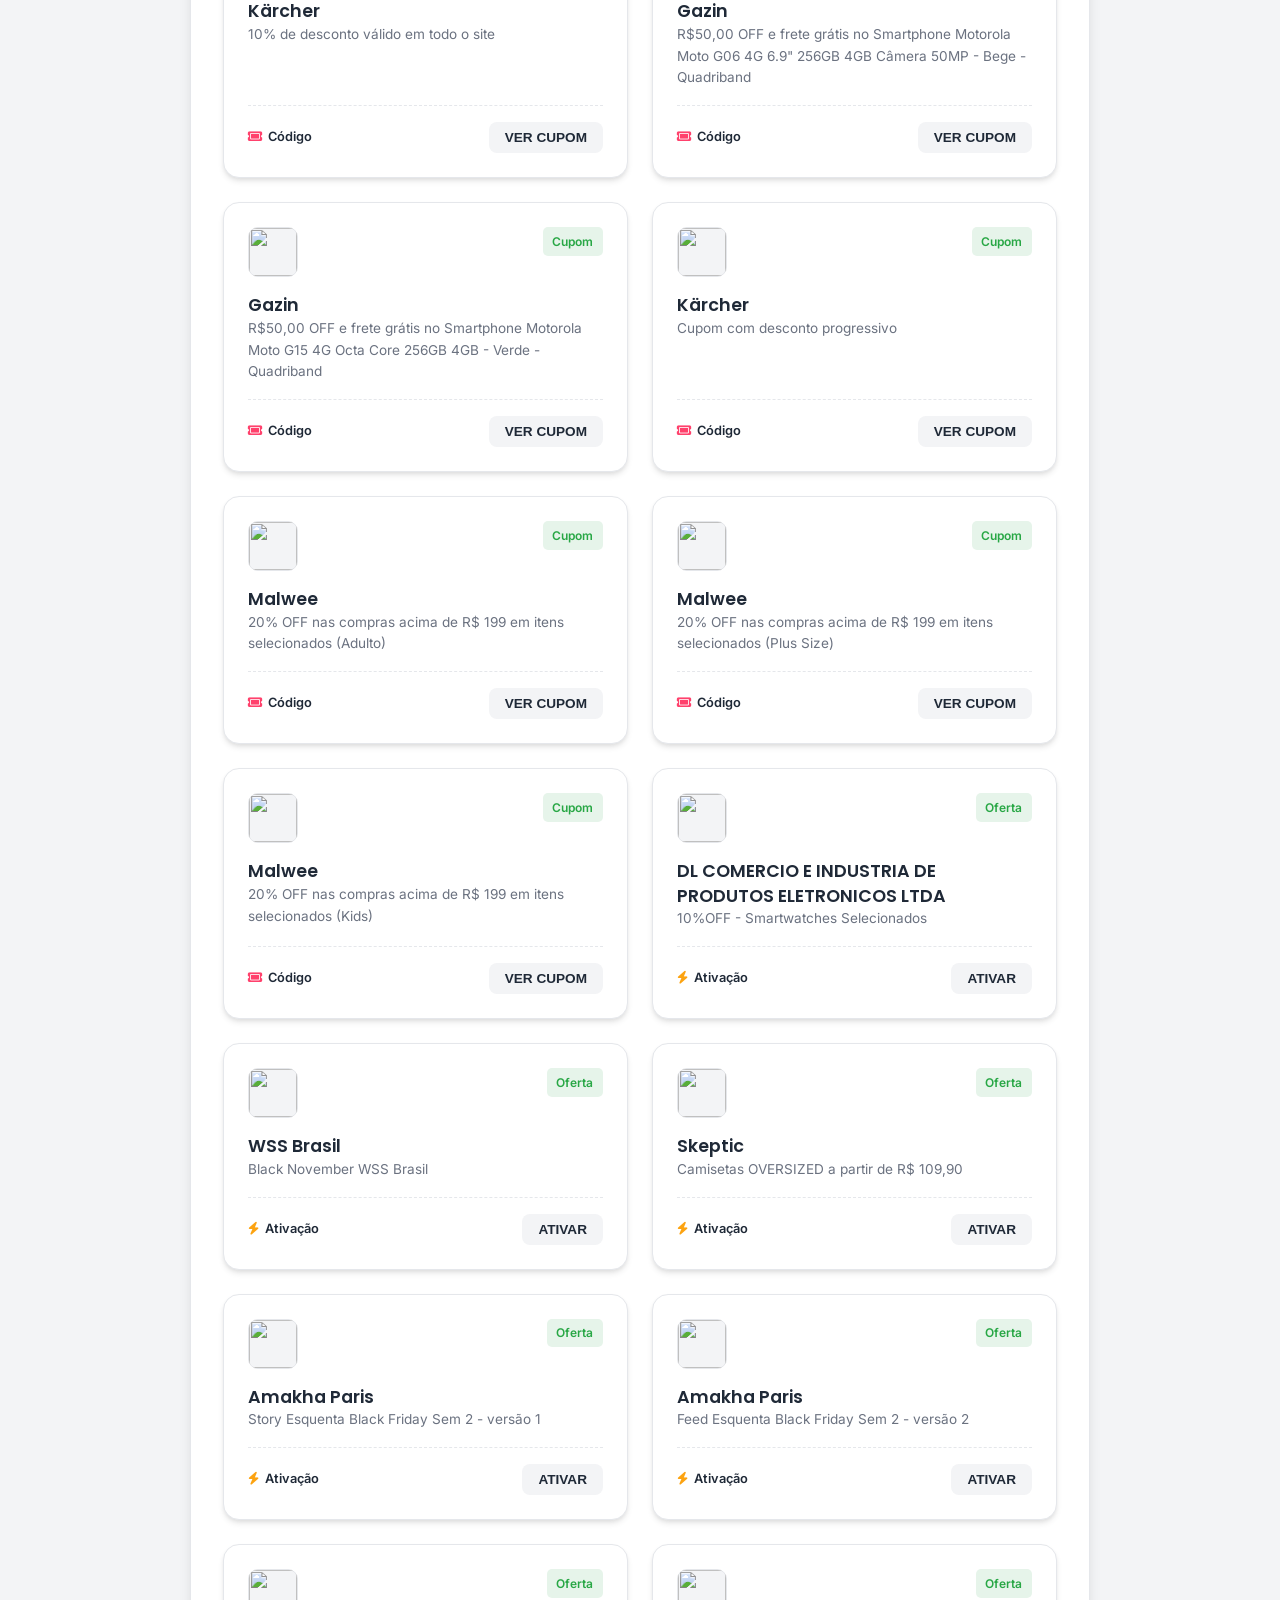
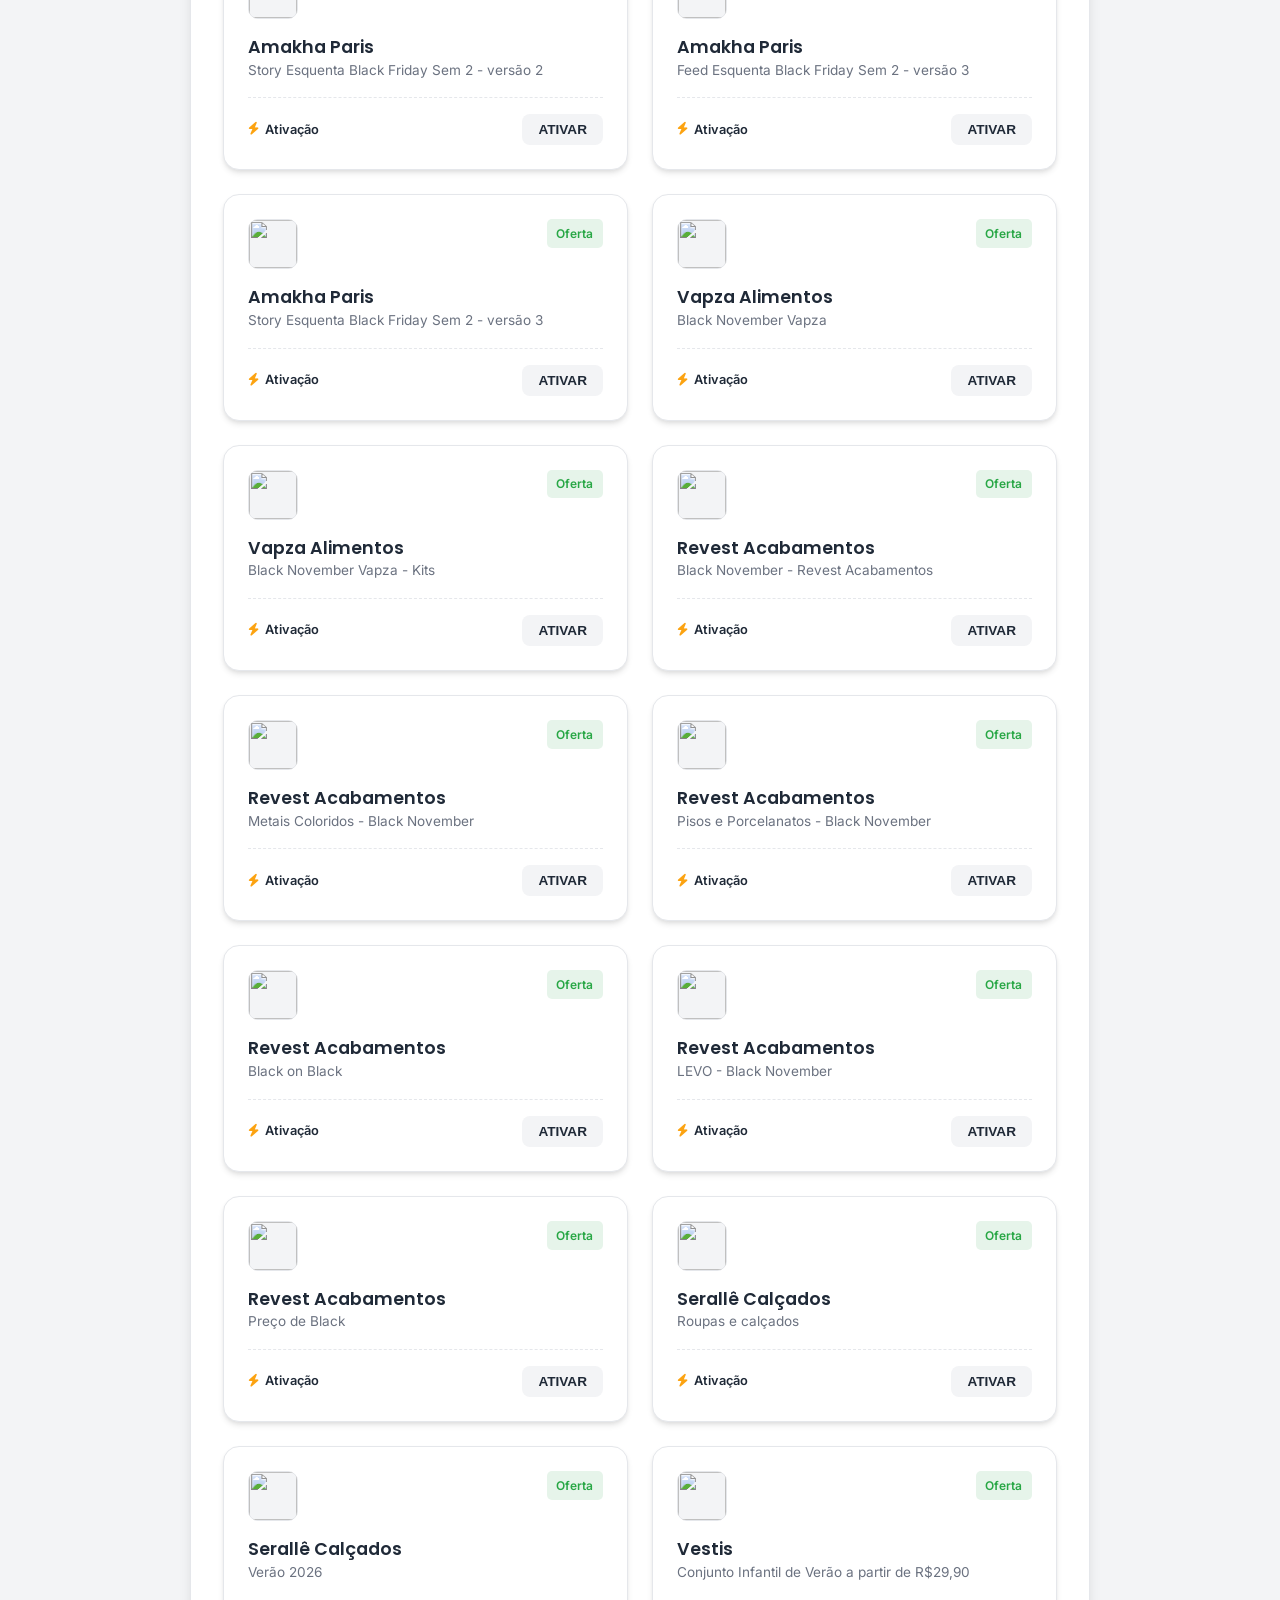
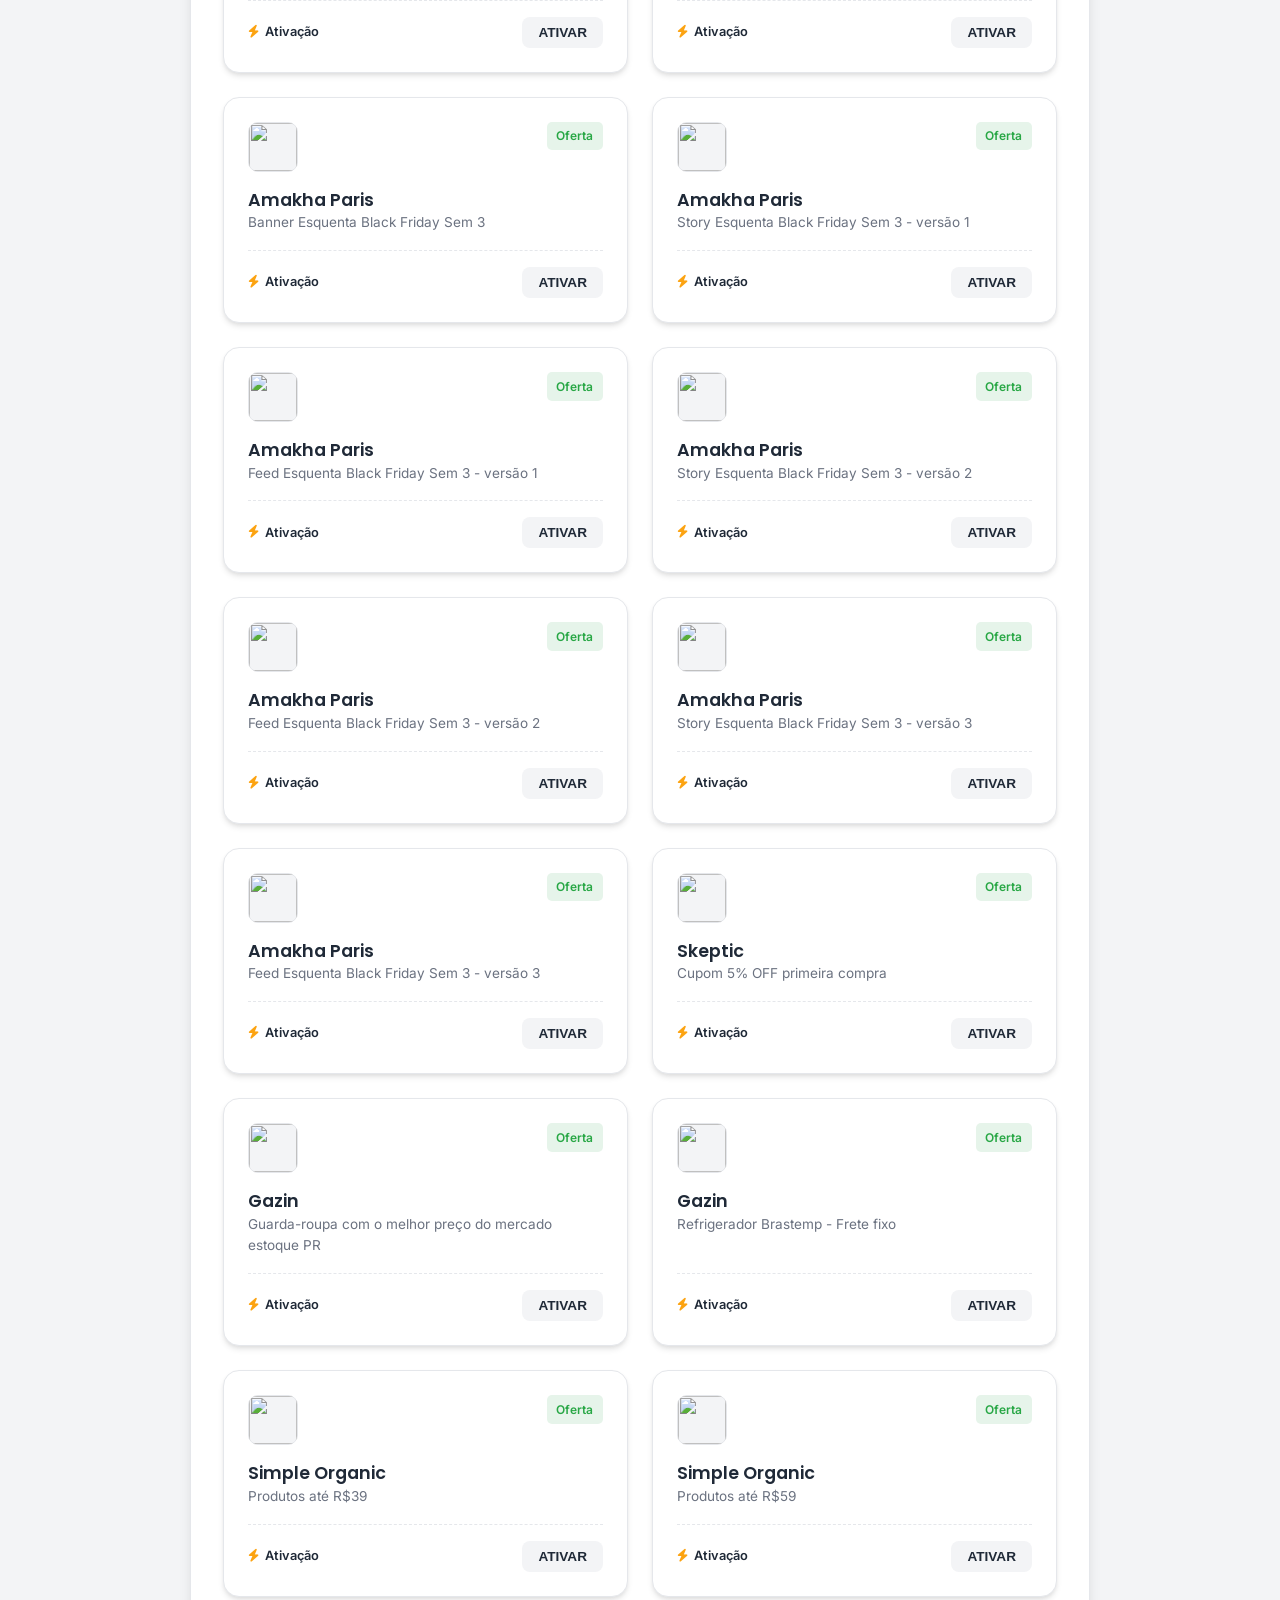
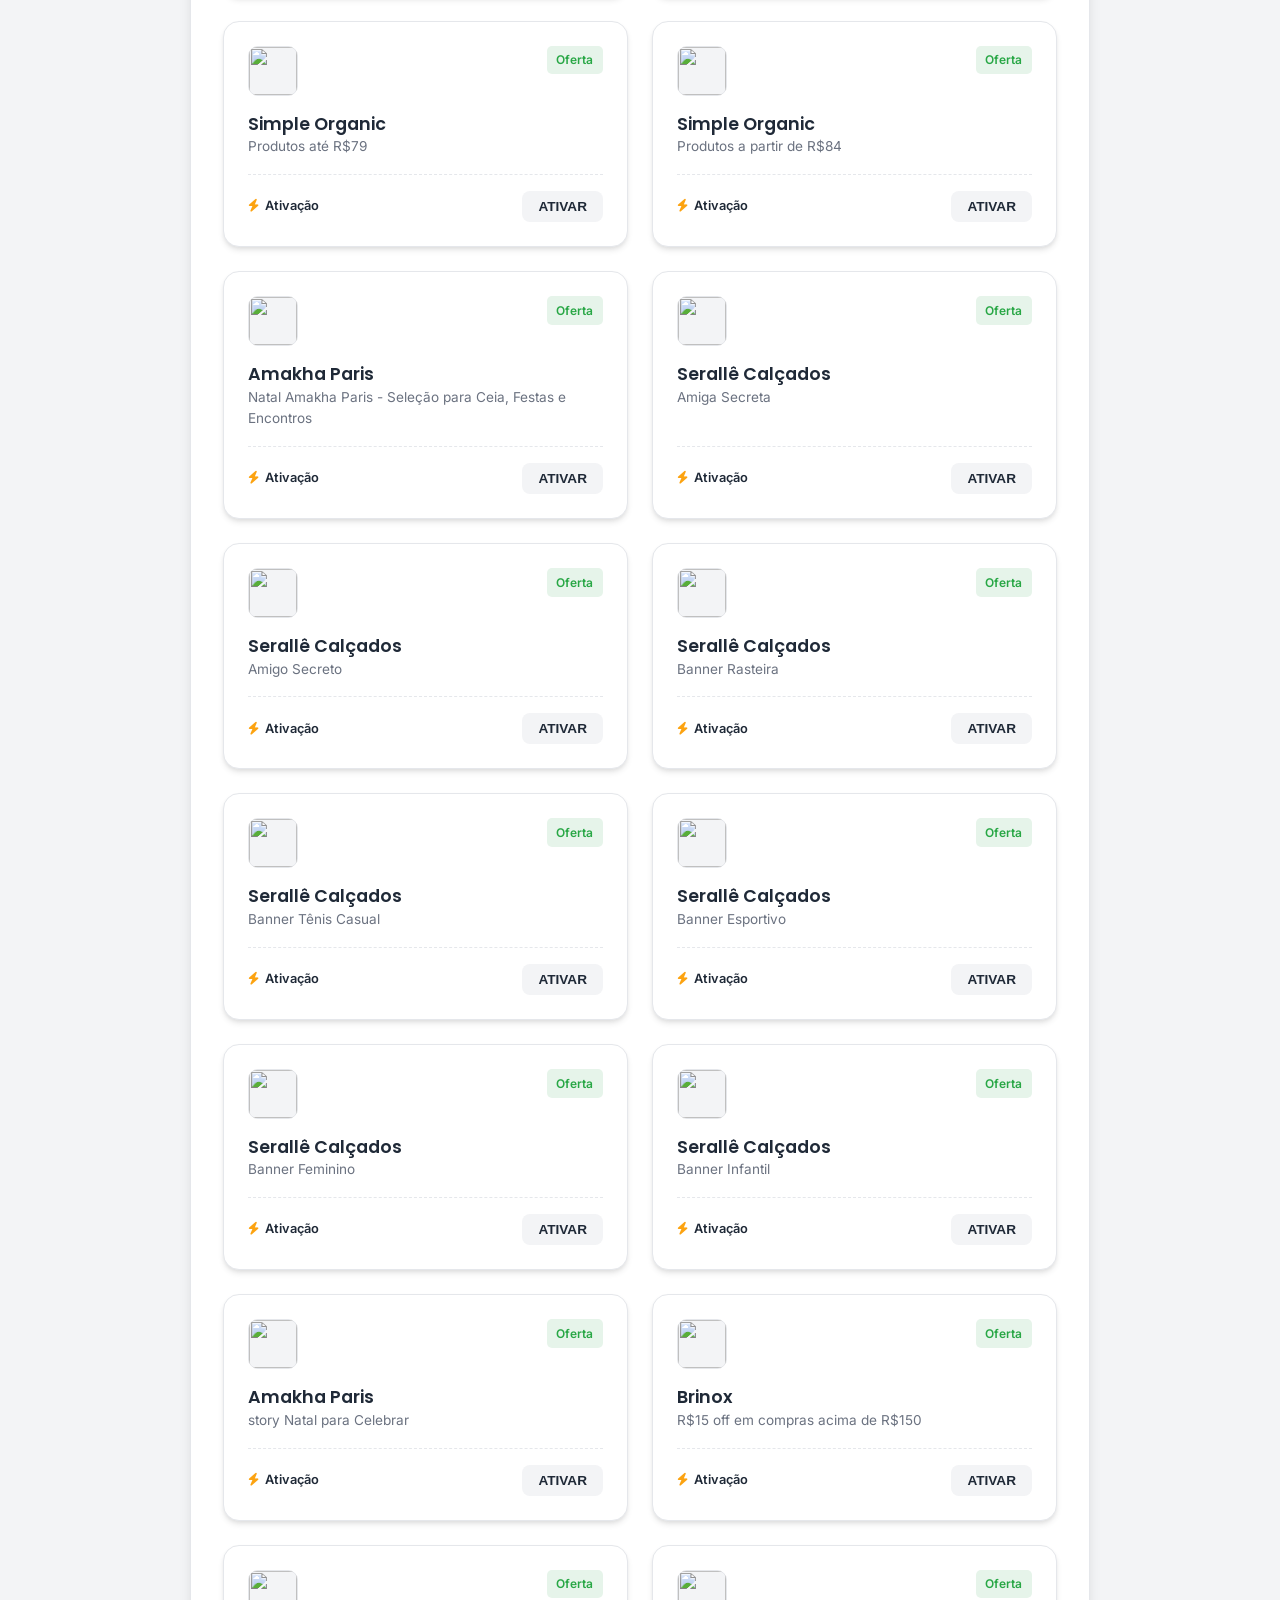
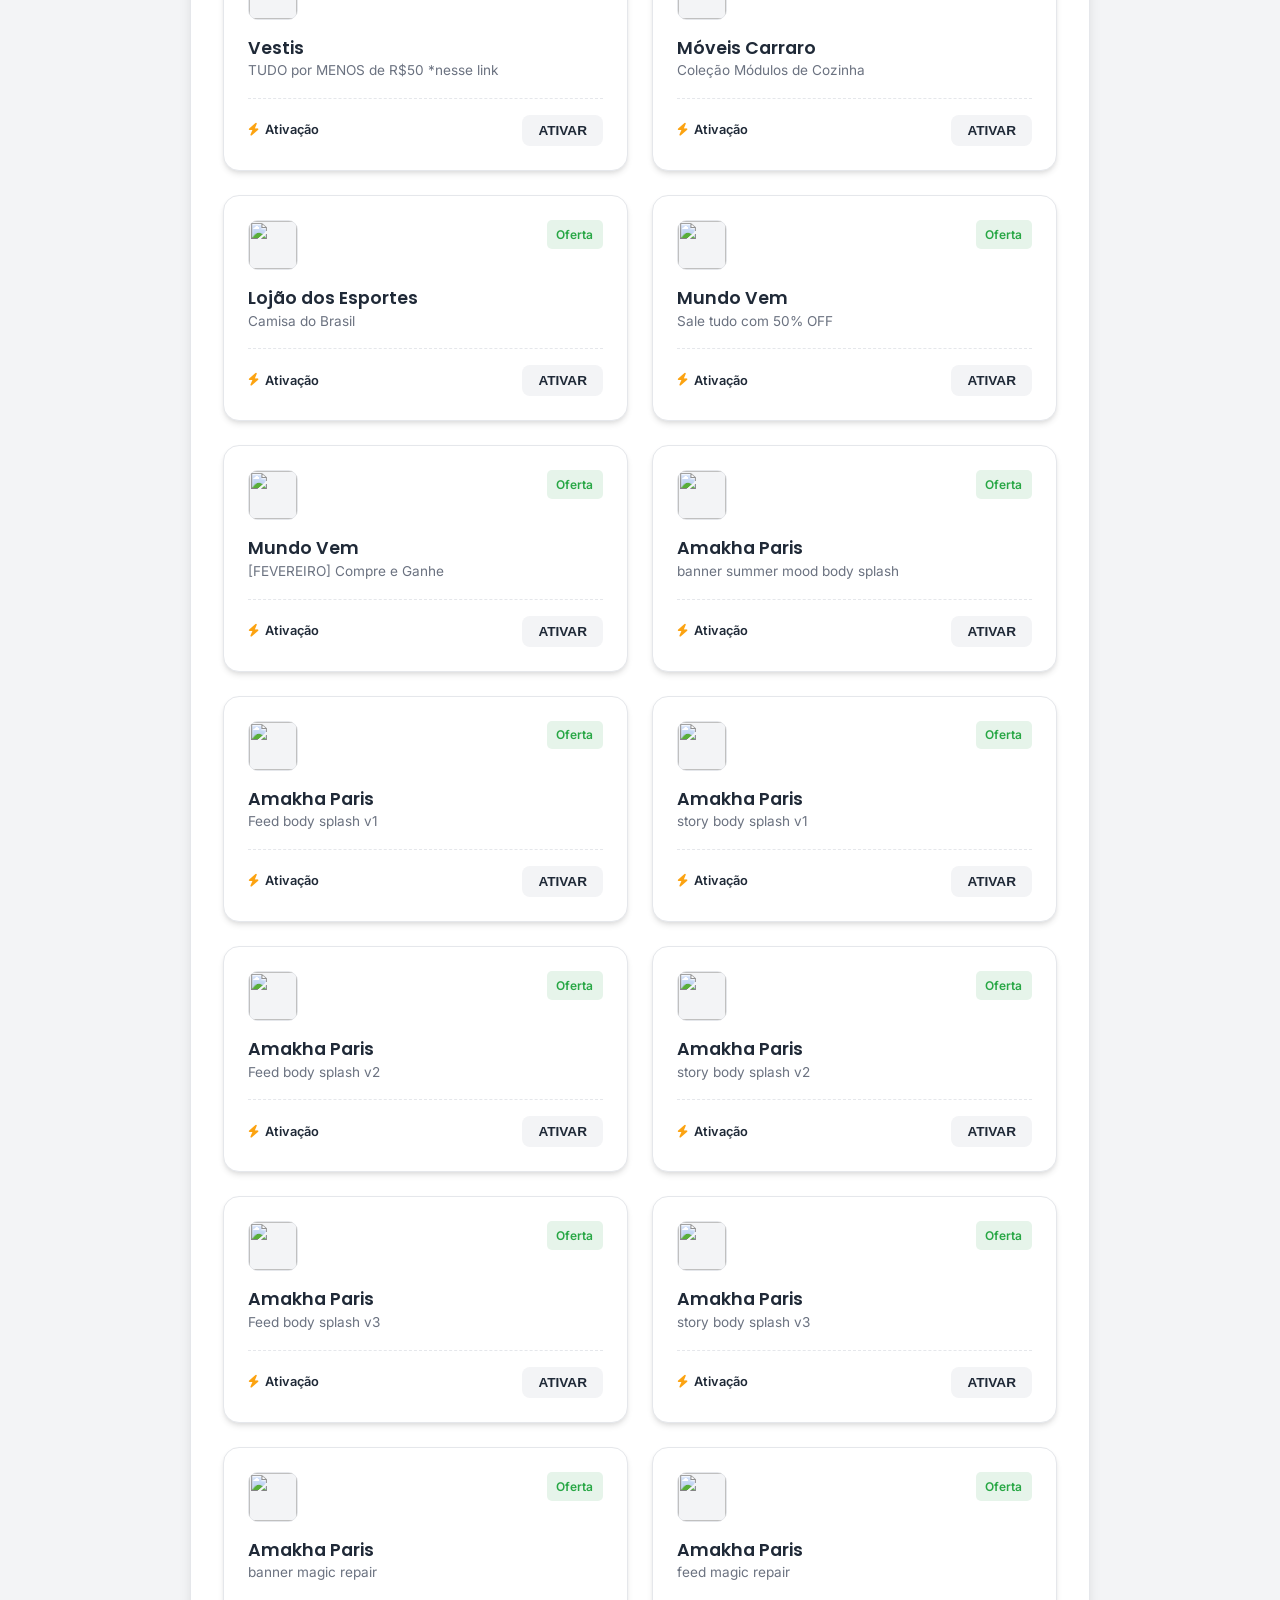
==== commit 159a053b: "Add files via upload" ====
--- a/ofertas.html
+++ b/ofertas.html
@@ -119,7 +119,9 @@
                                 Uso</a></li>
                         <li style="margin-bottom: 0.8rem;"><a href="privacidade.html" style="color: inherit;">Política
                                 de Privacidade</a></li>
-                        <li><a href="privacidade.html" style="color: inherit;">Cookies</a></li>
+                        <li style="margin-bottom: 0.8rem;"><a href="privacidade.html"
+                                style="color: inherit;">Cookies</a></li>
+                        <li><a href="delete-account.html" style="color: inherit;">Excluir Conta</a></li>
                     </ul>
                 </div>
                 <div class="footer-col">
